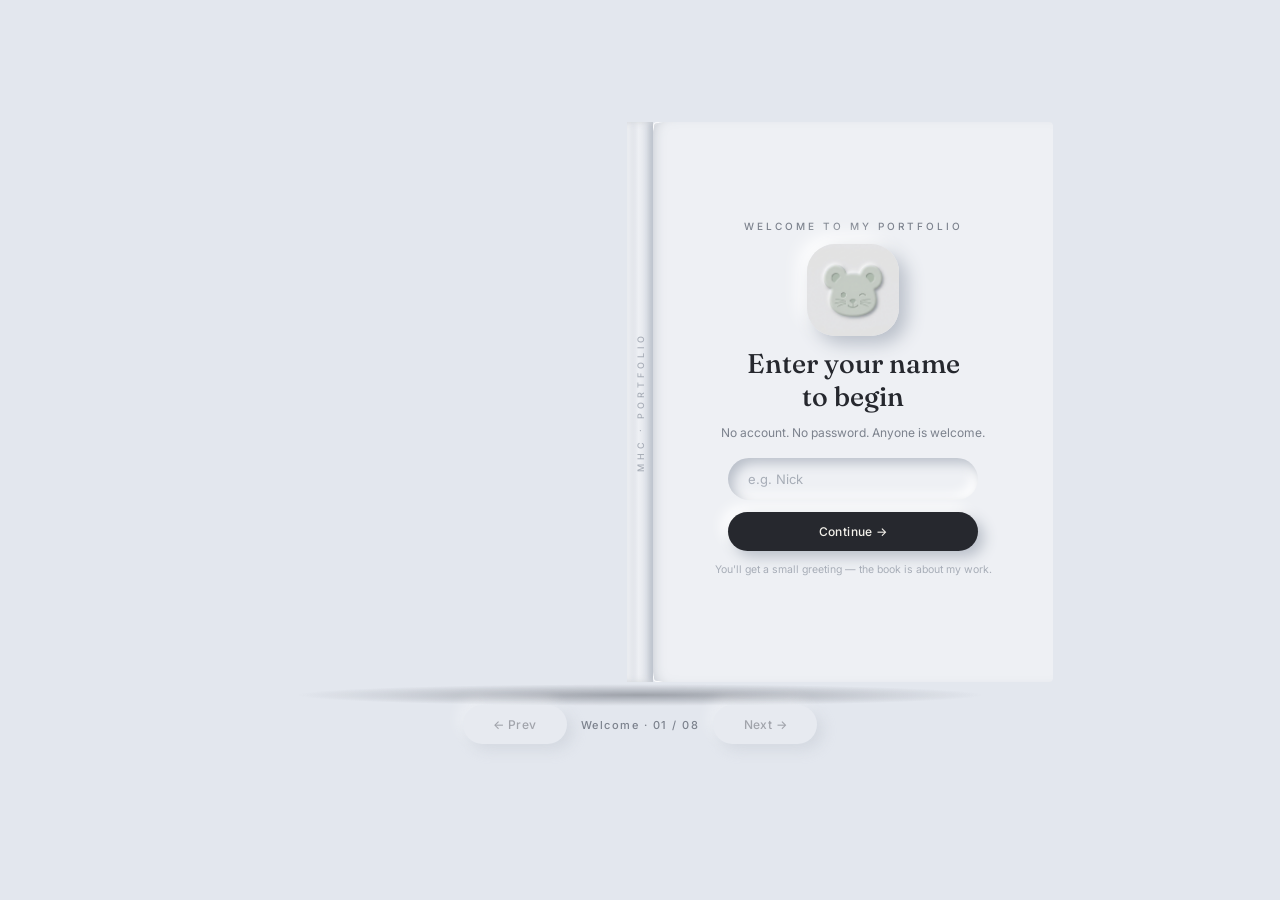
==== index.html @ 4a72bcf5 "fix: serve portfolio from root index.html for GitHub Pages Pages (legacy build) only publishes from " ====
<!DOCTYPE html>
<html lang="en">
<head>
<meta charset="UTF-8">
<meta name="viewport" content="width=device-width, initial-scale=1.0">
<title>Mickael Hadjie M. Cullamat — Developer Portfolio</title>
<meta name="description" content="Developer portfolio of Mickael Hadjie M. Cullamat, BSIT student and developer, presented as an interactive book.">
<link rel="preconnect" href="https://fonts.googleapis.com">
<link rel="preconnect" href="https://fonts.gstatic.com" crossorigin>
<link href="https://fonts.googleapis.com/css2?family=Fraunces:opsz,wght@9..144,400;9..144,500;9..144,600&family=Inter:wght@300;400;500;600&display=swap" rel="stylesheet">
<link rel="stylesheet" href="style.css">
</head>
<body>

<!--
  BOOK STRUCTURE (8 leaves / 16 faces):
  leaf 0: Welcome screen (front) / Inside cover (back)
  leaf 1: Cover (front) / Hello greeting (back)
  leaf 2: About (front) / Skills A (back)
  leaf 3: Skills B (front) / Project 1 (back)
  leaf 4: Project 2 (front) / Project 3 (back)
  leaf 5: Project 4 (front) / Education (back)
  leaf 6: Journey (front) / Contact (back)
  leaf 7: Thank-you inside (front) / Back cover (back)
  DESKTOP: 3D leaf engine — leaves sit stacked on the right, flip left
  with rotateY(-180); a spread shows two faces at once.
  MOBILE (see index.js m-mode): each of the 16 faces becomes its own
  navigable page, one swipe = one face. No face is hidden or skipped.
  NAVIGATION IS LOCKED until a name is entered via Continue.
-->

<div class="stage">
  <div class="scene" id="scene">
    <div class="book" id="book">
      <div class="spine" aria-hidden="true"><span class="spine-text">MHC · Portfolio</span></div>

      <!-- LEAF 0 -->
      <section class="page page-0" id="page-0" aria-label="Welcome">
        <div class="face welcome-face">
          <p class="eyebrow">Welcome to my portfolio</p>
          <!-- Profile image slot: drop your file at images/profile-logo.png.
               If the file is missing, the MHC monogram fallback shows instead. -->
          <div class="profile-logo">
            <span class="profile-fallback" aria-hidden="true">MHC</span>
            <img src="images/profile-logo.png" alt="Mickael Hadjie M. Cullamat" onerror="this.remove()">
          </div>
          <h1 class="welcome-title">Enter your name<br>to begin</h1>
          <p class="welcome-sub">No account. No password. Anyone is welcome.</p>
          <form class="welcome-form" id="welcomeForm">
            <label class="sr-only" for="visitorName">Your name</label>
            <input type="text" class="neu-input" id="visitorName" placeholder="e.g. Nick" autocomplete="name" maxlength="40">
            <button type="submit" class="neu-btn neu-btn-primary">Continue →</button>
          </form>
          <p class="welcome-hint">You'll get a small greeting — the book is about my work.</p>
        </div>
        <div class="face back inside-face" aria-hidden="true">
          <div class="inside-inner verse-inner" aria-live="polite">
            <p class="eyebrow eyebrow-gold">Bible Verse of the Day</p>
            <div class="inside-rule"></div>
            <blockquote class="verse-text" id="verseText">“For God so loved the world, that he gave his only begotten Son, that whosoever believeth in him should not perish, but have everlasting life.”</blockquote>
            <p class="verse-ref" id="verseRef">John 3:16 · KJV</p>
            <div class="inside-rule"></div>
          </div>
        </div>
      </section>

      <!-- LEAF 1 -->
      <section class="page page-1" id="page-1" aria-label="Cover and greeting">
        <div class="face cover-face">
          <p class="eyebrow eyebrow-gold">Developer Portfolio</p>
          <div class="cover-profile">
            <span class="cover-profile-fallback" aria-hidden="true"><svg viewBox="0 0 24 24"><path d="M12 12a5 5 0 1 0-5-5 5 5 0 0 0 5 5zm0 2c-4 0-8 2-8 5v1h16v-1c0-3-4-5-8-5z"/></svg></span>
            <img src="images/profile-logo.png" alt="Mickael Hadjie M. Cullamat" onerror="this.remove()">
          </div>
          <h2 class="cover-name">Mickael Hadjie M.<br>Cullamat</h2>
          <p class="cover-role">BSIT Student · App Developer · Web Developer</p>
          <p class="cover-visitor" id="coverVisitor">A portfolio presented as a book</p>
          <button type="button" class="neu-btn cover-open" data-goto="2">Open Book <span aria-hidden="true">›</span></button>
        </div>
        <div class="face back page-face" data-title="Hello">
          <p class="sec-label"><span class="sec-dot"></span>Hello</p>
          <h3 class="p-title" id="greetTitle">Hello.</h3>
          <p class="p-sub" id="greetSub">Let's turn the page.</p>
          <p class="body">This book is a short tour of who I am, what I can build with, and the projects I've made so far. Take your time pi^^.</p>
          <div class="mini-toc">
            <span>About → Skills → Projects → Education → Contact</span>
          </div>
          <span class="page-num">01</span>
        </div>
      </section>

      <!-- LEAF 2 -->
      <section class="page page-2" id="page-2" aria-label="About and skills">
        <div class="face page-face" data-title="About">
          <p class="sec-label"><span class="sec-dot"></span>About Me</p>
          <h3 class="p-title">BSIT student who learns by building.</h3>
          <p class="body">I'm <strong>Mickael Hadjie M. Cullamat</strong>, a Bachelor of Science in Information Technology student at <strong>Pampanga State Agricultural University</strong>.</p>
          <p class="body">I focus on software and web development — programming, practical project development, backend and databases, and deploying real things. I'm also drawn to cybersecurity and learn best through hands-on projects.</p>
          <div class="inset-card">
            <p class="inset-k">Currently</p>
            <p class="inset-v">Studying · Building · Experimenting with modern tools and different agents</p>
          </div>
          <span class="page-num">02</span>
        </div>
        <div class="face back page-face" data-title="Skills">
          <p class="sec-label"><span class="sec-dot"></span>Skills · 1/2</p>
          <h3 class="p-title">What I use</h3>
          <p class="skill-group">Programming</p>
          <div class="chip-row">
            <span class="neu-chip">Python</span><span class="neu-chip">Java</span><span class="neu-chip">JavaScript</span><span class="neu-chip">HTML</span><span class="neu-chip">CSS</span> <span class="neu-chip">TypeScript</span>
          </div>
          <p class="skill-group">Web Development</p>
          <div class="chip-row">
            <span class="neu-chip">Bootstrap</span><span class="neu-chip">Responsive Design</span><span class="neu-chip">REST APIs</span>
          </div>
          <span class="page-num">03</span>
        </div>
      </section>

      <!-- LEAF 3 -->
      <section class="page page-3" id="page-3" aria-label="More skills and project one">
        <div class="face page-face" data-title="Skills">
          <p class="sec-label"><span class="sec-dot"></span>Skills · 2/2</p>
          <h3 class="p-title">Backend, tools &amp; shipping</h3>
          <p class="skill-group">Database / Backend</p>
          <div class="chip-row">
            <span class="neu-chip">PostgreSQL</span><span class="neu-chip">Neon</span>
          </div>
          <p class="skill-group">Tools</p>
          <div class="chip-row">
            <span class="neu-chip">Git</span><span class="neu-chip">GitHub</span><span class="neu-chip">Linux</span>
          </div>
          <p class="skill-group">Deployment / Services</p>
          <div class="chip-row">
            <span class="neu-chip">Vercel</span><span class="neu-chip">Cloudinary</span><span class="neu-chip">Clerk</span><span class="neu-chip">Render</span><span class="neu-chip">Cloudflare</span>
          </div>
          <p class="skill-group">Mobile</p>
          <div class="chip-row">
            <span class="neu-chip">Android</span><span class="neu-chip">Capacitor</span>
          </div>
          <span class="page-num">04</span>
        </div>
        <div class="face back page-face project-face" data-title="Project">
          <div class="project" data-project="0"></div>
          <span class="page-num">05</span>
        </div>
      </section>

      <!-- LEAF 4 -->
      <section class="page page-4" id="page-4" aria-label="Projects two and three">
        <div class="face page-face project-face" data-title="Project">
          <div class="project" data-project="1"></div>
          <span class="page-num">06</span>
        </div>
        <div class="face back page-face project-face" data-title="Project">
          <div class="project" data-project="2"></div>
          <span class="page-num">07</span>
        </div>
      </section>

      <!-- LEAF 5 -->
      <section class="page page-5" id="page-5" aria-label="Project four and education">
        <div class="face page-face project-face" data-title="Project">
          <div class="project" data-project="3"></div>
          <span class="page-num">08</span>
        </div>
        <div class="face back page-face" data-title="Education">
          <p class="sec-label"><span class="sec-dot"></span>Education</p>
          <h3 class="p-title">Where I study</h3>
          <div class="edu-card">
            <p class="edu-degree">Bachelor of Science in Information Technology (BSIT)</p>
            <p class="edu-school">Pampanga State Agricultural University</p>
            <p class="edu-note">Coursework in programming, web development, databases, and practical project work. Details such as dates, GPA, and honors are intentionally omitted.</p>
          </div>
          <span class="page-num">09</span>
        </div>
      </section>

      <!-- LEAF 6 -->
      <section class="page page-6" id="page-6" aria-label="Journey and contact">
        <div class="face page-face" data-title="Journey">
          <p class="sec-label"><span class="sec-dot"></span>Development Journey</p>
          <h3 class="p-title">Experience &amp; learning</h3>
          <p class="body">Rather than job titles, here's what I've actually been doing:</p>
          <ul class="journey">
            <li>Personal software &amp; web projects, end to end</li>
            <li>Mobile development with Android and Capacitor</li>
            <li>Backend and database work with PostgreSQL / Neon</li>
            <li>Deploying with Vercel and modern services</li>
            <li>Daily Git / GitHub and Linux workflows</li>
            <li>Learning cybersecurity fundamentals by doing</li>
          </ul>
          <span class="page-num">10</span>
        </div>
        <div class="face back page-face" data-title="Contact">
          <p class="sec-label"><span class="sec-dot"></span>Contact</p>
          <h3 class="p-title">Let's connect.</h3>
          <p class="body">Interested in collaborating, discussing a project, or simply connecting? Feel free to reach out.</p>
          <!-- TODO: replace the href/labels below with your real links. Leave any unknown entry href="#" and it renders as "coming soon". -->
          <div class="contact-list">
            <a class="contact-row" id="linkGithub" href="#" target="_blank" rel="noopener">
              <span class="contact-ic" aria-hidden="true"><svg viewBox="0 0 24 24"><path d="M12 2A10 10 0 0 0 2 12c0 4.42 2.87 8.17 6.84 9.5.5.08.66-.23.66-.5v-1.69c-2.77.6-3.36-1.34-3.36-1.34-.46-1.16-1.11-1.47-1.11-1.47-.91-.62.07-.6.07-.6 1 .07 1.53 1.03 1.53 1.03.87 1.52 2.34 1.07 2.91.83.09-.65.35-1.09.63-1.34-2.22-.25-4.55-1.11-4.55-4.92 0-1.11.38-2 1.03-2.71-.1-.25-.45-1.29.1-2.64 0 0 .84-.27 2.75 1.02.79-.22 1.65-.33 2.5-.33.85 0 1.71.11 2.5.33 1.91-1.29 2.75-1.02 2.75-1.02.55 1.35.2 2.39.1 2.64.65.71 1.03 1.6 1.03 2.71 0 3.82-2.34 4.66-4.57 4.91.36.31.69.92.69 1.85V21c0 .27.16.59.67.5C19.14 20.16 22 16.42 22 12A10 10 0 0 0 12 2z"/></svg></span>
              <span><span class="contact-k">GitHub</span><span class="contact-v" id="labelGithub">Add your GitHub URL</span></span>
            </a>
            <a class="contact-row" id="linkEmail" href="#" rel="noopener">
              <span class="contact-ic" aria-hidden="true"><svg viewBox="0 0 24 24"><path d="M20 4H4c-1.1 0-2 .9-2 2v12c0 1.1.9 2 2 2h16c1.1 0 2-.9 2-2V6c0-1.1-.9-2-2-2zm0 4-8 5-8-5V6l8 5 8-5v2z"/></svg></span>
              <span><span class="contact-k">Email</span><span class="contact-v" id="labelEmail">Add your email</span></span>
            </a>
            <a class="contact-row" id="linkLinkedin" href="#" target="_blank" rel="noopener">
              <span class="contact-ic" aria-hidden="true"><svg viewBox="0 0 24 24"><path d="M19 3a2 2 0 0 1 2 2v14a2 2 0 0 1-2 2H5a2 2 0 0 1-2-2V5a2 2 0 0 1 2-2h14m-.5 15.5v-5.3a3.26 3.26 0 0 0-3.26-3.26c-.85 0-1.84.52-2.32 1.3v-1.11h-2.79v8.37h2.79v-4.93c0-.77.62-1.4 1.39-1.4a1.4 1.4 0 0 1 1.4 1.4v4.93h2.79M6.88 8.56a1.68 1.68 0 0 0 1.68-1.68c0-.93-.75-1.69-1.68-1.69a1.69 1.69 0 0 0-1.69 1.69c0 .93.76 1.68 1.69 1.68m1.39 9.94v-8.37H5.5v8.37h2.77z"/></svg></span>
              <span><span class="contact-k">LinkedIn</span><span class="contact-v" id="labelLinkedin">Add your LinkedIn URL</span></span>
            </a>
          </div>
          <span class="page-num">11</span>
        </div>
      </section>

      <!-- LEAF 7 -->
      <section class="page page-7" id="page-7" aria-label="Thank you and back cover">
        <div class="face page-face thanks-face" data-title="Thanks">
          <p class="sec-label"><span class="sec-dot"></span>Colophon</p>
          <h3 class="p-title">Thank you for visiting.</h3>
          <p class="body">This portfolio is one book, a few pages, and four real projects. If something caught your eye, the contact page is one flip back.</p>
          <p class="thanks-sig">— Mick</p>
          <span class="page-num">12</span>
        </div>
        <div class="face back back-cover">
          <div class="back-mono">MHC</div>
          <p class="back-name">Mickael Hadjie M. Cullamat</p>
          <p class="back-sub">Developer Portfolio</p>
        </div>
      </section>

    </div>
    <div class="book-shadow" aria-hidden="true"></div>

    <nav class="nav-arrows" aria-label="Book navigation">
      <button type="button" class="neu-btn nav-btn" id="btnPrev">← Prev</button>
      <span class="page-indicator" id="pageIndicator" role="status">Welcome</span>
      <button type="button" class="neu-btn nav-btn" id="btnNext">Next →</button>
      <span class="swipe-hint" id="swipeHint" aria-hidden="true">Swipe ← → to turn the page</span>
    </nav>
  </div>
</div>

<script src="index.js"></script>
</body>
</html>
---- style.css ----
*, *::before, *::after { margin: 0; padding: 0; box-sizing: border-box; }

:root {
  --bw: 400px;   /* one leaf width (desktop spread ≈ 826px) */
  --bh: min(560px, calc(100vh - 252px)); /* viewport-aware: book + nav fit 768px viewports */
  --sp: 26px;    /* spine */
  --bg: #e3e7ee;
  --page: #eef0f4;
  --page-2: #e9ecf1;
  --ink: #26282e;
  --muted: #7c828d;
  --faint: #a7adb7;
  --blue: #4a6fa5;
  --gold: #a8853f;
  --shadow-d: #b9bfc9;
  --shadow-l: #ffffff;
  --radius: 14px;
}

html, body {
  width: 100%;
  min-height: 100%;
  background: var(--bg);
  font-family: 'Inter', system-ui, sans-serif;
  color: var(--ink);
  display: flex;
  align-items: center;
  justify-content: center;
  padding: 36px 16px 84px;
  overflow-x: hidden;
}

.sr-only {
  position: absolute; width: 1px; height: 1px;
  overflow: hidden; clip: rect(0 0 0 0); white-space: nowrap;
}

/* ── STAGE / SCENE (book engine preserved) ── */
.stage { width: 100%; display: flex; justify-content: center; }
.scene {
  perspective: 2200px;
  width: calc(var(--bw) * 2 + var(--sp));
  height: var(--bh);
  position: relative;
}
.book {
  width: 100%; height: 100%;
  position: relative;
  transform-style: preserve-3d;
}
.spine {
  position: absolute;
  left: var(--bw);
  width: var(--sp);
  height: var(--bh);
  background: linear-gradient(to right, #cfd4dd, #eef0f4 45%, #d4d9e1);
  display: flex; align-items: center; justify-content: center;
  z-index: 5;
  box-shadow: inset -3px 0 6px rgba(120,128,142,.35), inset 3px 0 6px rgba(255,255,255,.9);
}
.spine-text {
  writing-mode: vertical-rl;
  transform: rotate(180deg);
  font-size: 9px; letter-spacing: 4px;
  color: var(--faint);
  text-transform: uppercase; font-weight: 500;
}

/* ── LEAVES ── */
.page {
  position: absolute;
  width: var(--bw);
  height: var(--bh);
  left: calc(var(--bw) + var(--sp));
  transform-style: preserve-3d;
  transform-origin: left center;
  transition: transform .9s cubic-bezier(.645,.045,.355,1);
}
.page-0 { z-index: 18; }
.page-1 { z-index: 17; }
.page-2 { z-index: 16; }
.page-3 { z-index: 15; }
.page-4 { z-index: 14; }
.page-5 { z-index: 13; }
.page-6 { z-index: 12; }
.page-7 { z-index: 11; }
.page.flipped { transform: rotateY(-180deg); }
.page-0.flipped { z-index: 21; }
.page-1.flipped { z-index: 22; }
.page-2.flipped { z-index: 23; }
.page-3.flipped { z-index: 24; }
.page-4.flipped { z-index: 25; }
.page-5.flipped { z-index: 26; }
.page-6.flipped { z-index: 27; }
.page-7.flipped { z-index: 28; }

.face {
  position: absolute; inset: 0;
  backface-visibility: hidden;
  -webkit-backface-visibility: hidden;
  overflow-y: auto;
  overflow-x: hidden;
  background: var(--page);
  border-radius: 6px;
  scrollbar-width: thin;
}
.face.back { transform: rotateY(180deg); background: var(--page-2); }

/* paper edge + soft inner shadow for book feel */
.page-face, .welcome-face, .cover-face, .inside-face {
  padding: 26px 24px 34px;
  display: flex; flex-direction: column; gap: 12px;
  box-shadow: inset 8px 0 14px -10px rgba(120,128,142,.5);
}
.face.back.page-face { box-shadow: inset -8px 0 14px -10px rgba(120,128,142,.5); }

/* ── TYPO ── */
.eyebrow {
  font-size: 10px; letter-spacing: 3px; text-transform: uppercase;
  color: var(--muted); font-weight: 500;
}
.eyebrow-gold { color: var(--gold); }
.p-title {
  font-family: 'Fraunces', serif;
  font-weight: 500;
  font-size: 25px; line-height: 1.15; letter-spacing: -.01em;
}
.p-sub { font-size: 13px; color: var(--blue); font-weight: 500; }
.body { font-size: 12.5px; line-height: 1.75; color: #4a4e57; font-weight: 300; }
.body strong { font-weight: 600; color: var(--ink); }
.sec-label {
  display: flex; align-items: center; gap: 8px;
  font-size: 9px; font-weight: 600;
  color: var(--ink); text-transform: uppercase; letter-spacing: 2.5px;
  border-bottom: 1px solid #d5dae2;
  padding-bottom: 8px;
}
.sec-dot { width: 7px; height: 7px; border-radius: 50%; background: var(--blue); box-shadow: 0 0 0 3px rgba(74,111,165,.15); }
.page-num {
  position: absolute; bottom: 12px; right: 16px;
  font-size: 10px; color: var(--faint); font-weight: 500; letter-spacing: 1px;
}

/* ── NEUMORPHIC CONTROLS ── */
.neu-btn {
  background: var(--page);
  border: none; border-radius: 999px;
  padding: 12px 22px;
  font: 500 12px 'Inter', sans-serif; letter-spacing: .4px;
  color: var(--ink); cursor: pointer;
  box-shadow: 6px 6px 14px var(--shadow-d), -6px -6px 14px var(--shadow-l);
  transition: transform .15s, box-shadow .15s, color .15s;
}
.neu-btn:hover { color: var(--blue); transform: translateY(-1px); }
.neu-btn:active {
  transform: translateY(0);
  box-shadow: inset 4px 4px 10px var(--shadow-d), inset -4px -4px 10px var(--shadow-l);
}
.neu-btn:focus-visible, .neu-input:focus-visible, a:focus-visible {
  outline: 2px solid var(--blue); outline-offset: 3px;
}
.neu-btn-primary { background: var(--ink); color: #f4f2ec; box-shadow: 6px 6px 14px var(--shadow-d), -6px -6px 14px var(--shadow-l); }
.neu-btn-primary:hover { color: #fff; }
.neu-input {
  background: var(--page);
  border: none; border-radius: 999px;
  padding: 13px 20px;
  font: 400 13px 'Inter', sans-serif; color: var(--ink);
  box-shadow: inset 5px 5px 12px var(--shadow-d), inset -5px -5px 12px var(--shadow-l);
  outline: none; width: 100%;
}
.neu-input::placeholder { color: var(--faint); }

/* ── WELCOME ── */
.welcome-face { align-items: center; justify-content: center; text-align: center; border-radius: 10px 4px 4px 10px; }
/* ── PROFILE IMAGE SLOT (welcome) ── */
.profile-logo {
  position: relative;
  width: 92px; height: 92px; border-radius: 28px;
  display: flex; align-items: center; justify-content: center;
  background: var(--page);
  box-shadow: 8px 8px 18px var(--shadow-d), -8px -8px 18px var(--shadow-l);
  overflow: hidden;
  flex-shrink: 0;
}
.profile-logo img {
  position: absolute; inset: 0;
  width: 100%; height: 100%;
  object-fit: cover;
  display: block;
}
.profile-fallback {
  font-family: 'Fraunces', serif; font-size: 20px; color: var(--blue);
}
.neu-input.input-error {
  animation: shake .3s ease;
  box-shadow: inset 5px 5px 12px var(--shadow-d), inset -5px -5px 12px var(--shadow-l), 0 0 0 2px rgba(168,133,63,.55);
}
@keyframes shake {
  0%, 100% { transform: translateX(0); }
  25% { transform: translateX(-5px); }
  75% { transform: translateX(5px); }
}
.welcome-title { font-family: 'Fraunces', serif; font-size: 27px; font-weight: 500; line-height: 1.2; }
.welcome-sub { font-size: 12px; color: var(--muted); }
.welcome-form { display: flex; flex-direction: column; gap: 12px; width: 100%; max-width: 250px; margin-top: 6px; }
.welcome-hint { font-size: 10.5px; color: var(--faint); }

.inside-face { align-items: center; justify-content: center; text-align: center; }
.inside-inner { display: flex; flex-direction: column; align-items: center; gap: 14px; }
.inside-rule { width: 44px; height: 2px; background: var(--gold); border-radius: 2px; opacity: .7; }
.inside-quote { font-family: 'Fraunces', serif; font-style: italic; font-size: 16px; line-height: 1.7; color: #4a4e57; }
.inside-cap { font-size: 9px; letter-spacing: 3px; text-transform: uppercase; color: var(--faint); }

/* ── PAGE 2: Bible verse of the day (same quiet book aesthetic) ── */
.verse-inner { max-width: 100%; }
.verse-text {
  font-family: 'Fraunces', serif; font-style: italic;
  font-size: 16.5px; line-height: 1.75; color: #4a4e57;
  overflow-wrap: break-word;
}
.verse-ref {
  font-size: 11px; letter-spacing: 2px; text-transform: uppercase;
  color: var(--gold); font-weight: 600;
}

/* ── COVER ── */
.cover-face {
  align-items: center; justify-content: center; text-align: center;
  background: linear-gradient(165deg, #f2f3f6, var(--page-2));
  border-radius: 4px 12px 12px 4px;
  border: 1px solid rgba(255,255,255,.7);
}
.cover-profile {
  position: relative;
  width: 86px; height: 86px; border-radius: 50%;
  display: flex; align-items: center; justify-content: center;
  background: var(--page);
  box-shadow: 9px 9px 20px var(--shadow-d), -9px -9px 20px var(--shadow-l), inset 0 0 0 1px rgba(168,133,63,.25);
  overflow: hidden;
  flex-shrink: 0;
}
.cover-profile img {
  position: absolute; inset: 0;
  width: 100%; height: 100%;
  object-fit: cover;
  display: block;
}
.cover-profile-fallback { display: flex; align-items: center; justify-content: center; }
.cover-profile-fallback svg { width: 40px; height: 40px; fill: #c3c9d3; }
.cover-name { font-family: 'Fraunces', serif; font-size: 26px; font-weight: 600; line-height: 1.2; }
.cover-role { font-size: 10px; letter-spacing: 2px; text-transform: uppercase; color: var(--blue); font-weight: 500; }
.cover-visitor { font-size: 11px; color: var(--muted); font-style: italic; }
.cover-open span { color: var(--gold); }

.mini-toc {
  margin-top: 4px; border-radius: 12px; padding: 10px 12px;
  font-size: 10px; letter-spacing: .5px; color: var(--muted); text-align: center;
  background: var(--page);
  box-shadow: inset 4px 4px 10px var(--shadow-d), inset -4px -4px 10px var(--shadow-l);
}

/* ── ABOUT / SKILLS ── */
.inset-card {
  border-radius: var(--radius); padding: 12px 14px;
  background: var(--page);
  box-shadow: inset 4px 4px 10px var(--shadow-d), inset -4px -4px 10px var(--shadow-l);
}
.inset-k { font-size: 9px; letter-spacing: 2px; text-transform: uppercase; color: var(--gold); font-weight: 600; margin-bottom: 4px; }
.inset-v { font-size: 11.5px; color: #4a4e57; line-height: 1.6; }
.skill-group { font-size: 9px; letter-spacing: 2px; text-transform: uppercase; color: var(--muted); font-weight: 600; margin-top: 4px; }
.chip-row { display: flex; flex-wrap: wrap; gap: 8px; }
.neu-chip {
  font-size: 11px; font-weight: 500; color: var(--ink);
  background: var(--page);
  padding: 8px 14px; border-radius: 999px;
  box-shadow: 4px 4px 10px var(--shadow-d), -4px -4px 10px var(--shadow-l);
  border: 1px solid rgba(255,255,255,.6);
}

/* ── PROJECTS (one per face) ── */
.project-face { padding: 18px 18px 32px; }
.project { display: flex; flex-direction: column; gap: 10px; height: 100%; }
.proj-kicker { display: flex; align-items: center; justify-content: space-between; font-size: 9px; letter-spacing: 2px; text-transform: uppercase; color: var(--muted); font-weight: 600; }
.proj-kicker em { font-style: normal; color: var(--gold); }
.proj-shot {
  position: relative; border-radius: var(--radius); overflow: hidden;
  aspect-ratio: 16 / 10; min-height: 150px;
  background: var(--page);
  box-shadow: inset 5px 5px 12px var(--shadow-d), inset -5px -5px 12px var(--shadow-l);
  display: flex; align-items: center; justify-content: center;
  border: 1px solid rgba(255,255,255,.7);
}
.proj-shot img { position: absolute; inset: 10px; width: calc(100% - 20px); height: calc(100% - 20px); object-fit: cover; border-radius: 9px; }
.proj-shot-fallback {
  font-family: 'Fraunces', serif; font-size: 30px; color: #c3c9d3;
  text-align: center; line-height: 1.2; padding: 0 16px;
}
.proj-shot-fallback small { display: block; font-family: 'Inter', sans-serif; font-size: 9px; letter-spacing: 1.5px; text-transform: uppercase; color: var(--faint); margin-top: 8px; }
.proj-name { font-family: 'Fraunces', serif; font-size: 21px; font-weight: 600; }
.proj-desc { font-size: 12px; line-height: 1.7; color: #4a4e57; font-weight: 300; }
.proj-tech { display: flex; flex-wrap: wrap; gap: 6px; font-size: 10px; color: var(--blue); font-weight: 500; }
.proj-tech span:not(:last-child)::after { content: "·"; margin-left: 6px; color: var(--faint); }
.proj-btn { margin-top: auto; text-decoration: none; text-align: center; display: block; }
.proj-btn.is-soon { opacity: .55; cursor: not-allowed; }

/* ── EDUCATION / JOURNEY / CONTACT ── */
.edu-card {
  border-radius: var(--radius); padding: 14px;
  background: var(--page);
  box-shadow: 6px 6px 14px var(--shadow-d), -6px -6px 14px var(--shadow-l);
  display: flex; flex-direction: column; gap: 6px;
}
.edu-degree { font-size: 13px; font-weight: 600; line-height: 1.5; }
.edu-school { font-size: 11.5px; color: var(--blue); font-weight: 500; }
.edu-note { font-size: 11px; color: var(--muted); line-height: 1.7; }
.journey { list-style: none; display: flex; flex-direction: column; gap: 8px; }
.journey li {
  font-size: 11.5px; line-height: 1.6; color: #4a4e57; padding: 9px 12px 9px 30px;
  position: relative; border-radius: 10px; background: var(--page);
  box-shadow: 4px 4px 10px var(--shadow-d), -4px -4px 10px var(--shadow-l);
}
.journey li::before { content: "—"; position: absolute; left: 12px; color: var(--gold); font-weight: 600; }
.contact-list { display: flex; flex-direction: column; gap: 10px; }
.contact-row {
  display: flex; align-items: center; gap: 12px;
  text-decoration: none; color: inherit;
  border-radius: var(--radius); padding: 11px 13px;
  background: var(--page);
  box-shadow: 5px 5px 12px var(--shadow-d), -5px -5px 12px var(--shadow-l);
  transition: transform .15s;
}
.contact-row:hover { transform: translateY(-1px); }
.contact-ic {
  width: 34px; height: 34px; border-radius: 50%; flex-shrink: 0;
  display: flex; align-items: center; justify-content: center;
  background: var(--ink);
  box-shadow: inset 2px 2px 5px rgba(255,255,255,.25);
}
.contact-ic svg { width: 16px; height: 16px; fill: #f2f3f6; }
.contact-k { display: block; font-size: 9px; letter-spacing: 2px; text-transform: uppercase; color: var(--muted); font-weight: 600; }
.contact-v { display: block; font-size: 11.5px; color: var(--ink); word-break: break-all; }
.contact-row.is-soon { opacity: .65; }

.thanks-face { justify-content: center; }
.thanks-sig { font-family: 'Fraunces', serif; font-style: italic; font-size: 15px; color: var(--gold); }
.back-cover {
  align-items: center; justify-content: center; text-align: center; gap: 8px;
  background: linear-gradient(165deg, #2b2d33, #17181c);
  border-radius: 12px 4px 4px 12px;
}
.back-mono { font-family: 'Fraunces', serif; font-size: 30px; color: var(--gold); letter-spacing: 2px; }
.back-name { font-size: 12px; color: #e8eaee; font-weight: 500; }
.back-sub { font-size: 9px; letter-spacing: 3px; text-transform: uppercase; color: rgba(255,255,255,.4); }

/* ── NAV ── */
.nav-arrows {
  position: absolute;
  bottom: -62px; left: 0; right: 0;
  display: flex; align-items: center; justify-content: center;
  gap: 14px; z-index: 100;
}
.nav-btn { min-width: 104px; font-size: 12px; }
.nav-btn:disabled { opacity: .35; cursor: default; transform: none; }
.page-indicator {
  font-size: 11px; color: var(--muted); letter-spacing: 1.5px; font-weight: 500;
  min-width: 110px; text-align: center;
}
.swipe-hint { display: none; }
.book-shadow {
  position: absolute;
  bottom: -24px; left: 8%; right: 8%; height: 22px;
  background: radial-gradient(ellipse, rgba(30,34,44,.35) 0%, transparent 70%);
  pointer-events: none;
}

/* ── RESPONSIVE: tablet ── */
@media (max-width: 900px) {
  :root { --bw: 300px; --bh: 480px; --sp: 22px; }
}

/* ── RESPONSIVE: mobile — ONE face per page, swipe only ──
   Mobile uses m-mode (see index.js): exactly one of the 16 faces is
   shown at a time. No face is hidden or skipped.
   Type below is a dedicated phone scale — NOT inherited desktop sizes. */
@media (max-width: 700px) {
  :root {
    --bw: min(94vw, 430px);
    --bh: min(82vh, 620px);
    --bh: min(82svh, 620px);
    --sp: 0px;
  }
  html, body { padding: 12px 0 80px; align-items: flex-start; }
  .scene { width: var(--bw); height: var(--bh); }
  .page { left: 0; }
  .spine, .book-shadow { display: none; }
  .face { border-radius: 18px; }

  /* page padding → 18–24px side margins, comfortable vertical rhythm */
  .page-face, .welcome-face, .cover-face, .inside-face {
    padding: 24px 21px 46px;
    gap: 14px;
  }

  /* ── composition: content flows top → bottom with intentional rhythm.
     Free space distributes BETWEEN blocks, so pages read as composed
     from label to footer instead of a top pile + void. Centered faces
     (welcome / cover / inside / back-cover) keep their own alignment —
     this targets content faces only. `safe` keeps overflow content
     reachable when a long page scrolls internally. */
  .page-face {
    justify-content: space-between;
    justify-content: safe space-between;
  }

  /* ── phone typography scale ── */
  .eyebrow { font-size: 11px; }
  .sec-label { font-size: 11px; letter-spacing: 2px; padding-bottom: 10px; }
  .sec-dot { width: 8px; height: 8px; }
  .p-title { font-size: 27px; line-height: 1.18; }
  .p-sub { font-size: 14px; }
  .body { font-size: 15.5px; line-height: 1.65; }
  .page-num { font-size: 11px; bottom: 14px; right: 20px; }
  .page-indicator { font-size: 12px; }

  /* welcome */
  .welcome-title { font-size: 28px; }
  .welcome-sub { font-size: 14px; }
  .welcome-hint { font-size: 12px; }
  .welcome-form { max-width: 300px; gap: 14px; }
  .neu-input { font-size: 16px; padding: 16px 22px; } /* 16px stops iOS focus zoom */
  .neu-btn { font-size: 14px; padding: 15px 26px; }
  .profile-logo { width: 128px; height: 128px; border-radius: 34px; }
  .profile-fallback { font-size: 26px; }

  /* cover / inside */
  .cover-profile { width: 96px; height: 96px; }
  .cover-name { font-size: 30px; }
  .cover-role { font-size: 11.5px; line-height: 1.8; }
  .cover-visitor { font-size: 13.5px; }
  .mini-toc { font-size: 12px; padding: 12px 14px; }
  .inside-quote { font-size: 19px; }
  .inside-cap { font-size: 10.5px; }
  .verse-text { font-size: 18px; line-height: 1.7; }
  .verse-ref { font-size: 12px; }

  /* skills */
  .inset-card { padding: 14px 16px; }
  .inset-k { font-size: 10.5px; }
  .inset-v { font-size: 14px; }
  .skill-group { font-size: 11px; margin-top: 6px; }
  .chip-row { gap: 10px; }
  .neu-chip { font-size: 14px; padding: 11px 18px; }

  /* projects: screenshot stays prominent and absorbs free space
     (img is absolute + object-fit:cover, so growth never distorts) */
  .project-face { padding: 20px 20px 46px; }
  .project { gap: 12px; flex: 1; min-height: 0; }
  .proj-kicker { font-size: 10.5px; }
  .proj-shot { min-height: 190px; flex: 1 1 auto; }
  .proj-shot-fallback { font-size: 34px; }
  .proj-shot-fallback small { font-size: 10.5px; }
  .proj-name { font-size: 24px; }
  .proj-desc { font-size: 15px; line-height: 1.65; }
  .proj-tech { font-size: 12.5px; gap: 8px; }

  /* education / journey / contact */
  .edu-card { padding: 16px; gap: 8px; }
  .edu-degree { font-size: 16px; }
  .edu-school { font-size: 14px; }
  .edu-note { font-size: 13.5px; }
  .journey { gap: 10px; }
  .journey li { font-size: 14px; line-height: 1.6; padding: 11px 14px 11px 34px; }
  .contact-list { gap: 12px; }
  .contact-row { padding: 13px 15px; }
  .contact-ic { width: 40px; height: 40px; }
  .contact-ic svg { width: 19px; height: 19px; }
  .contact-k { font-size: 10.5px; }
  .contact-v { font-size: 14px; }
  .thanks-sig { font-size: 18px; }
  .back-mono { font-size: 34px; }
  .back-name { font-size: 14px; }
  .back-sub { font-size: 10.5px; }

  /* swipe-only navigation: buttons take no space */
  .nav-arrows {
    position: fixed; bottom: 12px; left: 0; right: 0;
    padding: 8px 16px;
    flex-direction: column; gap: 5px;
  }
  .nav-arrows .nav-btn { display: none; }
  .swipe-hint {
    display: block;
    font-size: 11px; letter-spacing: 1.5px; text-transform: uppercase;
    color: var(--faint); font-weight: 500;
  }
  /* hint only while it is still useful: after entry, until first swipe */
  body:not(.entered) .swipe-hint, body.hint-seen .swipe-hint { display: none; }

  /* ── m-mode: single-face pagination ── */
  body.m-mode .page,
  body.m-mode .page.flipped {
    transform: none;
    transition: none;
    visibility: hidden;
  }
  body.m-mode .page.m-live { visibility: visible; }
  body.m-mode .page.m-active { z-index: 61; }
  body.m-mode .page.m-under { z-index: 59; }
  /* front shown by default; back only when .m-show-back (un-mirrored) */
  body.m-mode .page.m-live .face.back { visibility: hidden; }
  body.m-mode .page.m-live.m-show-back .face:not(.back) { visibility: hidden; }
  body.m-mode .page.m-live.m-show-back .face.back {
    visibility: visible;
    transform: none;
  }

  /* ── real page-turn: the outgoing sheet rotates away around the spine
     edge while the incoming sheet waits beneath, then the new sheet
     settles. Same perspective / origin / preserve-3d language as desktop. */
  body.m-mode .page.m-flip-next {
    transform-origin: left center;
    z-index: 62;
    animation: mFlipNext .32s ease-in forwards;
  }
  body.m-mode .page.m-flip-prev {
    transform-origin: right center;
    z-index: 62;
    animation: mFlipPrev .32s ease-in forwards;
  }
  /* travelling shade gives the turning sheet depth (opacity-only: cheap) */
  body.m-mode .page.m-flip-next::after,
  body.m-mode .page.m-flip-prev::after {
    content: '';
    position: absolute; inset: 0; z-index: 70;
    border-radius: 18px;
    pointer-events: none;
    opacity: 0;
  }
  body.m-mode .page.m-flip-next::after {
    background: linear-gradient(to left, rgba(30,34,44,.30), transparent 60%);
    animation: mShade .32s ease-in forwards;
  }
  body.m-mode .page.m-flip-prev::after {
    background: linear-gradient(to right, rgba(30,34,44,.30), transparent 60%);
    animation: mShade .32s ease-in forwards;
  }
  body.m-mode .page.m-settle-next {
    transform-origin: left center;
    animation: mSettleNext .24s ease-out;
  }
  body.m-mode .page.m-settle-prev {
    transform-origin: right center;
    animation: mSettlePrev .24s ease-out;
  }
}

/* short phones: compact the composition instead of shrinking type to desktop sizes */
@media (max-width: 700px) and (max-height: 660px) {
  .page-face, .welcome-face, .cover-face, .inside-face { padding: 18px 18px 42px; gap: 10px; }
  .p-title { font-size: 24px; }
  .body { font-size: 14.5px; line-height: 1.6; }
  .profile-logo { width: 104px; height: 104px; }
  .proj-shot { min-height: 150px; }
  .proj-desc { font-size: 14px; }
  .journey li { font-size: 13px; padding: 9px 12px 9px 30px; }
  .neu-chip { font-size: 13px; padding: 9px 15px; }
  .project { gap: 10px; }
}

/* very narrow phones: protect margins, keep everything wrapping */
@media (max-width: 360px) {
  .page-face, .welcome-face, .cover-face, .inside-face { padding: 20px 16px 44px; }
  .p-title { font-size: 25px; }
  .cover-name { font-size: 27px; }
  .proj-name { font-size: 22px; }
}

/* GPU-friendly 3D sheet turns — rotateY only, no fades, no libraries */
@keyframes mFlipNext {
  from { transform: rotateY(0deg); filter: brightness(1); }
  to { transform: rotateY(-88deg); filter: brightness(.84); }
}
@keyframes mFlipPrev {
  from { transform: rotateY(0deg); filter: brightness(1); }
  to { transform: rotateY(88deg); filter: brightness(.84); }
}
@keyframes mShade {
  from { opacity: 0; }
  to { opacity: 1; }
}
@keyframes mSettleNext {
  from { transform: perspective(1400px) rotateY(9deg) translateX(16px); }
  to { transform: none; }
}
@keyframes mSettlePrev {
  from { transform: perspective(1400px) rotateY(-9deg) translateX(-16px); }
  to { transform: none; }
}

@media (prefers-reduced-motion: reduce) {
  .page { transition: none; }
  body.m-mode .page.m-flip-next,
  body.m-mode .page.m-flip-prev,
  body.m-mode .page.m-settle-next,
  body.m-mode .page.m-settle-prev { animation: none; }
  .neu-input.input-error { animation: none; }
}
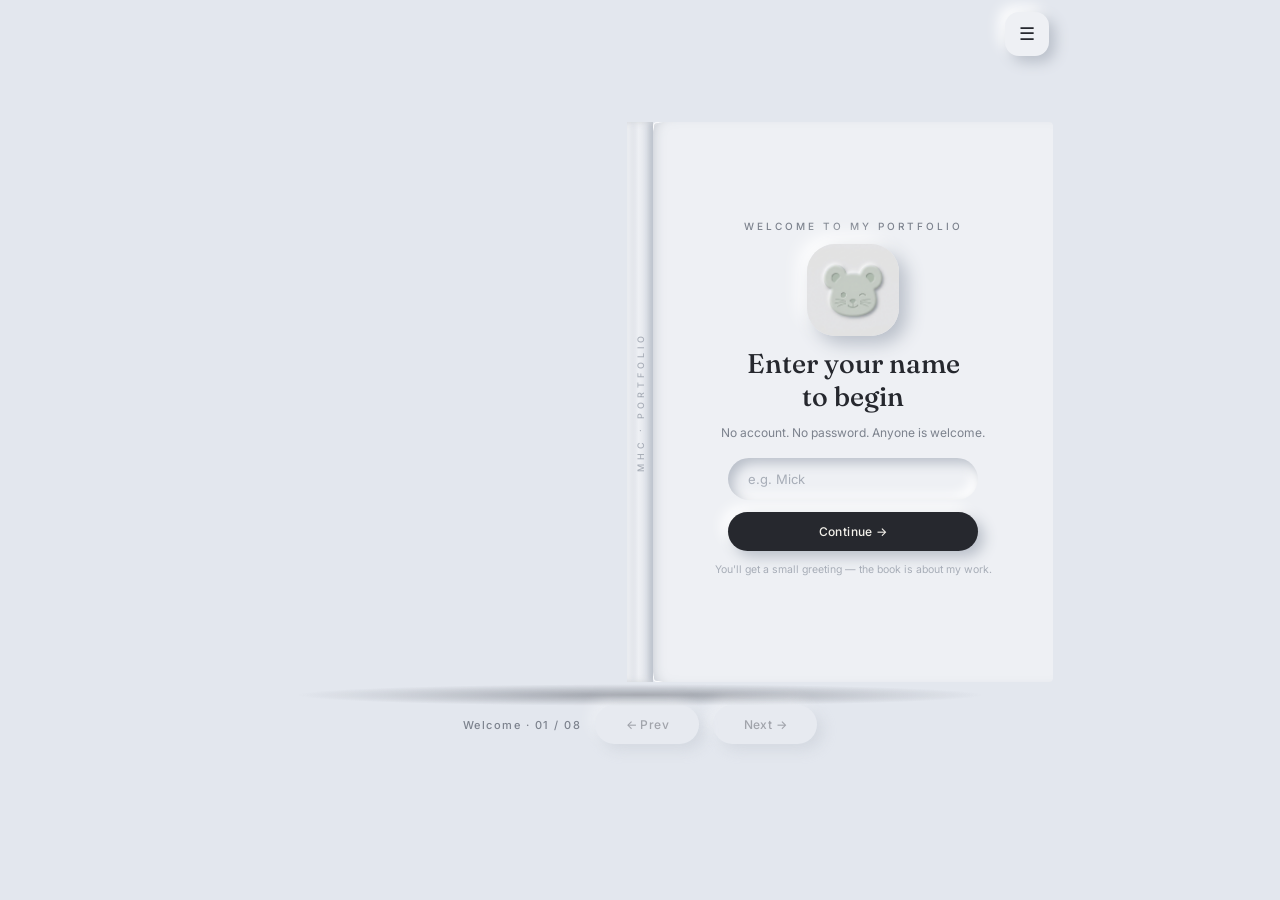
==== commit b5bbb772: "feat: responsive spacing, mobile nav buttons, section jump menu Tighten mobile vertical spacing per " ====
--- a/index.html
+++ b/index.html
@@ -48,7 +48,7 @@
           <p class="welcome-sub">No account. No password. Anyone is welcome.</p>
           <form class="welcome-form" id="welcomeForm">
             <label class="sr-only" for="visitorName">Your name</label>
-            <input type="text" class="neu-input" id="visitorName" placeholder="e.g. Nick" autocomplete="name" maxlength="40">
+            <input type="text" class="neu-input" id="visitorName" placeholder="e.g. Mick" autocomplete="name" maxlength="40">
             <button type="submit" class="neu-btn neu-btn-primary">Continue →</button>
           </form>
           <p class="welcome-hint">You'll get a small greeting — the book is about my work.</p>
@@ -235,14 +235,27 @@
     <div class="book-shadow" aria-hidden="true"></div>
 
     <nav class="nav-arrows" aria-label="Book navigation">
-      <button type="button" class="neu-btn nav-btn" id="btnPrev">← Prev</button>
       <span class="page-indicator" id="pageIndicator" role="status">Welcome</span>
-      <button type="button" class="neu-btn nav-btn" id="btnNext">Next →</button>
+      <div class="nav-btn-row">
+        <button type="button" class="neu-btn nav-btn" id="btnPrev">← Prev</button>
+        <button type="button" class="neu-btn nav-btn" id="btnNext">Next →</button>
+      </div>
       <span class="swipe-hint" id="swipeHint" aria-hidden="true">Swipe ← → to turn the page</span>
     </nav>
   </div>
 </div>
 
+<!-- Section jump menu: same targets on mobile + desktop, sequential flips -->
+<button type="button" class="neu-btn menu-toggle" id="menuToggle" aria-label="Open section menu" aria-expanded="false" aria-controls="menuPanel">☰</button>
+<div class="menu-panel" id="menuPanel" role="menu" aria-label="Book sections" hidden>
+  <button type="button" class="menu-item" data-leaf="1" data-face="2">Home</button>
+  <button type="button" class="menu-item" data-leaf="2" data-face="4">About</button>
+  <button type="button" class="menu-item" data-leaf="3" data-face="5">Skills</button>
+  <button type="button" class="menu-item" data-leaf="4" data-face="7">Projects</button>
+  <button type="button" class="menu-item" data-leaf="6" data-face="11">Education</button>
+  <button type="button" class="menu-item" data-leaf="7" data-face="13">Contact</button>
+</div>
+
 <script src="index.js"></script>
 </body>
 </html>
--- a/style.css
+++ b/style.css
@@ -338,8 +338,8 @@
   box-shadow: inset 2px 2px 5px rgba(255,255,255,.25);
 }
 .contact-ic svg { width: 16px; height: 16px; fill: #f2f3f6; }
-.contact-k { display: block; font-size: 9px; letter-spacing: 2px; text-transform: uppercase; color: var(--muted); font-weight: 600; }
-.contact-v { display: block; font-size: 11.5px; color: var(--ink); word-break: break-all; }
+.contact-k { display: none; } /* platform name alone in .contact-v keeps rows clean */
+.contact-v { display: block; font-size: 12.5px; font-weight: 500; color: var(--ink); word-break: break-all; }
 .contact-row.is-soon { opacity: .65; }
 
 .thanks-face { justify-content: center; }
@@ -361,12 +361,54 @@
   gap: 14px; z-index: 100;
 }
 .nav-btn { min-width: 104px; font-size: 12px; }
+.nav-btn-row { display: contents; }
 .nav-btn:disabled { opacity: .35; cursor: default; transform: none; }
 .page-indicator {
   font-size: 11px; color: var(--muted); letter-spacing: 1.5px; font-weight: 500;
   min-width: 110px; text-align: center;
 }
 .swipe-hint { display: none; }
+
+/* ── SECTION JUMP MENU (mobile + desktop) ──
+   Toggle tracks the book's right edge via the same sizing vars,
+   so it sits by the right page on desktop and the page corner on mobile. */
+.menu-toggle {
+  position: fixed;
+  top: 12px;
+  right: max(12px, calc(50vw - var(--bw) - var(--sp) / 2 + 4px));
+  z-index: 460;
+  width: 44px; height: 44px;
+  padding: 0;
+  font-size: 18px; line-height: 1;
+  border-radius: 14px;
+}
+.menu-panel {
+  position: fixed;
+  top: 64px;
+  right: max(12px, calc(50vw - var(--bw) - var(--sp) / 2 + 4px));
+  z-index: 450;
+  width: min(250px, 78vw);
+  background: var(--page);
+  border: 1px solid rgba(255,255,255,.7);
+  border-radius: 18px;
+  box-shadow: 8px 8px 22px var(--shadow-d), -8px -8px 22px var(--shadow-l);
+  padding: 8px;
+  display: flex; flex-direction: column; gap: 2px;
+}
+.menu-panel[hidden] { display: none; }
+.menu-item {
+  display: block; width: 100%;
+  background: transparent; border: none; border-radius: 12px;
+  padding: 12px 14px;
+  font: 500 13px 'Inter', sans-serif; letter-spacing: .4px;
+  color: var(--ink); text-align: left; cursor: pointer;
+}
+.menu-item:hover { color: var(--blue); }
+.menu-item.active {
+  color: var(--blue);
+  box-shadow: inset 3px 3px 8px var(--shadow-d), inset -3px -3px 8px var(--shadow-l);
+}
+.menu-item:focus-visible { outline: 2px solid var(--blue); outline-offset: 2px; }
 .book-shadow {
   position: absolute;
   bottom: -24px; left: 8%; right: 8%; height: 22px;
@@ -390,32 +432,28 @@
     --bh: min(82svh, 620px);
     --sp: 0px;
   }
-  html, body { padding: 12px 0 80px; align-items: flex-start; }
+  html, body { padding: 12px 0 132px; align-items: flex-start; }
   .scene { width: var(--bw); height: var(--bh); }
   .page { left: 0; }
   .spine, .book-shadow { display: none; }
   .face { border-radius: 18px; }
 
-  /* page padding → 18–24px side margins, comfortable vertical rhythm */
+  /* tighter page frame: grouped content, smaller bottom void */
   .page-face, .welcome-face, .cover-face, .inside-face {
-    padding: 24px 21px 46px;
-    gap: 14px;
-  }
-
-  /* ── composition: content flows top → bottom with intentional rhythm.
-     Free space distributes BETWEEN blocks, so pages read as composed
-     from label to footer instead of a top pile + void. Centered faces
-     (welcome / cover / inside / back-cover) keep their own alignment —
-     this targets content faces only. `safe` keeps overflow content
-     reachable when a long page scrolls internally. */
+    padding: 20px 18px 34px;
+    gap: 12px;
+  }
+
+  /* ── composition: compact top-down flow; related blocks stay grouped.
+     (Free space, if any, collects once above the page number instead of
+     stretching every gap.) */
   .page-face {
-    justify-content: space-between;
-    justify-content: safe space-between;
+    justify-content: flex-start;
   }
 
   /* ── phone typography scale ── */
   .eyebrow { font-size: 11px; }
-  .sec-label { font-size: 11px; letter-spacing: 2px; padding-bottom: 10px; }
+  .sec-label { font-size: 11px; letter-spacing: 2px; padding-bottom: 8px; margin-bottom: 2px; }
   .sec-dot { width: 8px; height: 8px; }
   .p-title { font-size: 27px; line-height: 1.18; }
   .p-sub { font-size: 14px; }
@@ -427,7 +465,7 @@
   .welcome-title { font-size: 28px; }
   .welcome-sub { font-size: 14px; }
   .welcome-hint { font-size: 12px; }
-  .welcome-form { max-width: 300px; gap: 14px; }
+  .welcome-form { max-width: 300px; gap: 12px; }
   .neu-input { font-size: 16px; padding: 16px 22px; } /* 16px stops iOS focus zoom */
   .neu-btn { font-size: 14px; padding: 15px 26px; }
   .profile-logo { width: 128px; height: 128px; border-radius: 34px; }
@@ -438,41 +476,42 @@
   .cover-name { font-size: 30px; }
   .cover-role { font-size: 11.5px; line-height: 1.8; }
   .cover-visitor { font-size: 13.5px; }
-  .mini-toc { font-size: 12px; padding: 12px 14px; }
+  .mini-toc { font-size: 12px; padding: 10px 12px; }
   .inside-quote { font-size: 19px; }
   .inside-cap { font-size: 10.5px; }
   .verse-text { font-size: 18px; line-height: 1.7; }
   .verse-ref { font-size: 12px; }
 
-  /* skills */
-  .inset-card { padding: 14px 16px; }
+  /* skills: compact groups, breathing room kept between groups */
+  .inset-card { padding: 12px 14px; }
   .inset-k { font-size: 10.5px; }
   .inset-v { font-size: 14px; }
-  .skill-group { font-size: 11px; margin-top: 6px; }
-  .chip-row { gap: 10px; }
-  .neu-chip { font-size: 14px; padding: 11px 18px; }
-
-  /* projects: screenshot stays prominent and absorbs free space
-     (img is absolute + object-fit:cover, so growth never distorts) */
-  .project-face { padding: 20px 20px 46px; }
-  .project { gap: 12px; flex: 1; min-height: 0; }
+  .skill-group { font-size: 11px; margin-top: 8px; margin-bottom: -4px; }
+  .chip-row { gap: 8px; }
+  .neu-chip { font-size: 14px; padding: 10px 16px; }
+
+  /* projects: full image always visible (contain, like desktop composition);
+     container keeps its frame, image never re-cropped on small screens */
+  .project-face { padding: 18px 18px 34px; }
+  .project { gap: 10px; flex: 1; min-height: 0; }
   .proj-kicker { font-size: 10.5px; }
-  .proj-shot { min-height: 190px; flex: 1 1 auto; }
+  .proj-shot { min-height: 170px; flex: 0 1 auto; }
+  .proj-shot img { object-fit: contain; }
   .proj-shot-fallback { font-size: 34px; }
   .proj-shot-fallback small { font-size: 10.5px; }
   .proj-name { font-size: 24px; }
   .proj-desc { font-size: 15px; line-height: 1.65; }
   .proj-tech { font-size: 12.5px; gap: 8px; }
 
-  /* education / journey / contact */
-  .edu-card { padding: 16px; gap: 8px; }
+  /* education / journey / contact: tighter stacks */
+  .edu-card { padding: 14px; gap: 6px; }
   .edu-degree { font-size: 16px; }
   .edu-school { font-size: 14px; }
   .edu-note { font-size: 13.5px; }
-  .journey { gap: 10px; }
-  .journey li { font-size: 14px; line-height: 1.6; padding: 11px 14px 11px 34px; }
-  .contact-list { gap: 12px; }
-  .contact-row { padding: 13px 15px; }
+  .journey { gap: 8px; }
+  .journey li { font-size: 14px; line-height: 1.6; padding: 10px 12px 10px 32px; }
+  .contact-list { gap: 10px; }
+  .contact-row { padding: 12px 14px; }
   .contact-ic { width: 40px; height: 40px; }
   .contact-ic svg { width: 19px; height: 19px; }
   .contact-k { font-size: 10.5px; }
@@ -482,16 +521,17 @@
   .back-name { font-size: 14px; }
   .back-sub { font-size: 10.5px; }
 
-  /* swipe-only navigation: buttons take no space */
+  /* bottom controls: indicator + Prev/Next row + hint, fixed and compact */
   .nav-arrows {
-    position: fixed; bottom: 12px; left: 0; right: 0;
-    padding: 8px 16px;
-    flex-direction: column; gap: 5px;
-  }
-  .nav-arrows .nav-btn { display: none; }
+    position: fixed; bottom: 10px; left: 0; right: 0;
+    padding: 6px 16px;
+    flex-direction: column; gap: 6px;
+  }
+  .nav-btn-row { display: flex; gap: 10px; width: 100%; max-width: 430px; }
+  .nav-arrows .nav-btn { display: block; flex: 1; min-width: 0; padding: 14px 10px; font-size: 13px; }
   .swipe-hint {
     display: block;
-    font-size: 11px; letter-spacing: 1.5px; text-transform: uppercase;
+    font-size: 10px; letter-spacing: 1.5px; text-transform: uppercase;
     color: var(--faint); font-weight: 500;
   }
   /* hint only while it is still useful: after entry, until first swipe */
@@ -557,20 +597,21 @@
 
 /* short phones: compact the composition instead of shrinking type to desktop sizes */
 @media (max-width: 700px) and (max-height: 660px) {
-  .page-face, .welcome-face, .cover-face, .inside-face { padding: 18px 18px 42px; gap: 10px; }
+  .page-face, .welcome-face, .cover-face, .inside-face { padding: 16px 16px 30px; gap: 8px; }
   .p-title { font-size: 24px; }
   .body { font-size: 14.5px; line-height: 1.6; }
   .profile-logo { width: 104px; height: 104px; }
-  .proj-shot { min-height: 150px; }
+  .proj-shot { min-height: 140px; }
   .proj-desc { font-size: 14px; }
   .journey li { font-size: 13px; padding: 9px 12px 9px 30px; }
   .neu-chip { font-size: 13px; padding: 9px 15px; }
-  .project { gap: 10px; }
+  .project { gap: 8px; }
+  .contact-list { gap: 8px; }
 }
 
 /* very narrow phones: protect margins, keep everything wrapping */
 @media (max-width: 360px) {
-  .page-face, .welcome-face, .cover-face, .inside-face { padding: 20px 16px 44px; }
+  .page-face, .welcome-face, .cover-face, .inside-face { padding: 18px 14px 30px; }
   .p-title { font-size: 25px; }
   .cover-name { font-size: 27px; }
   .proj-name { font-size: 22px; }
